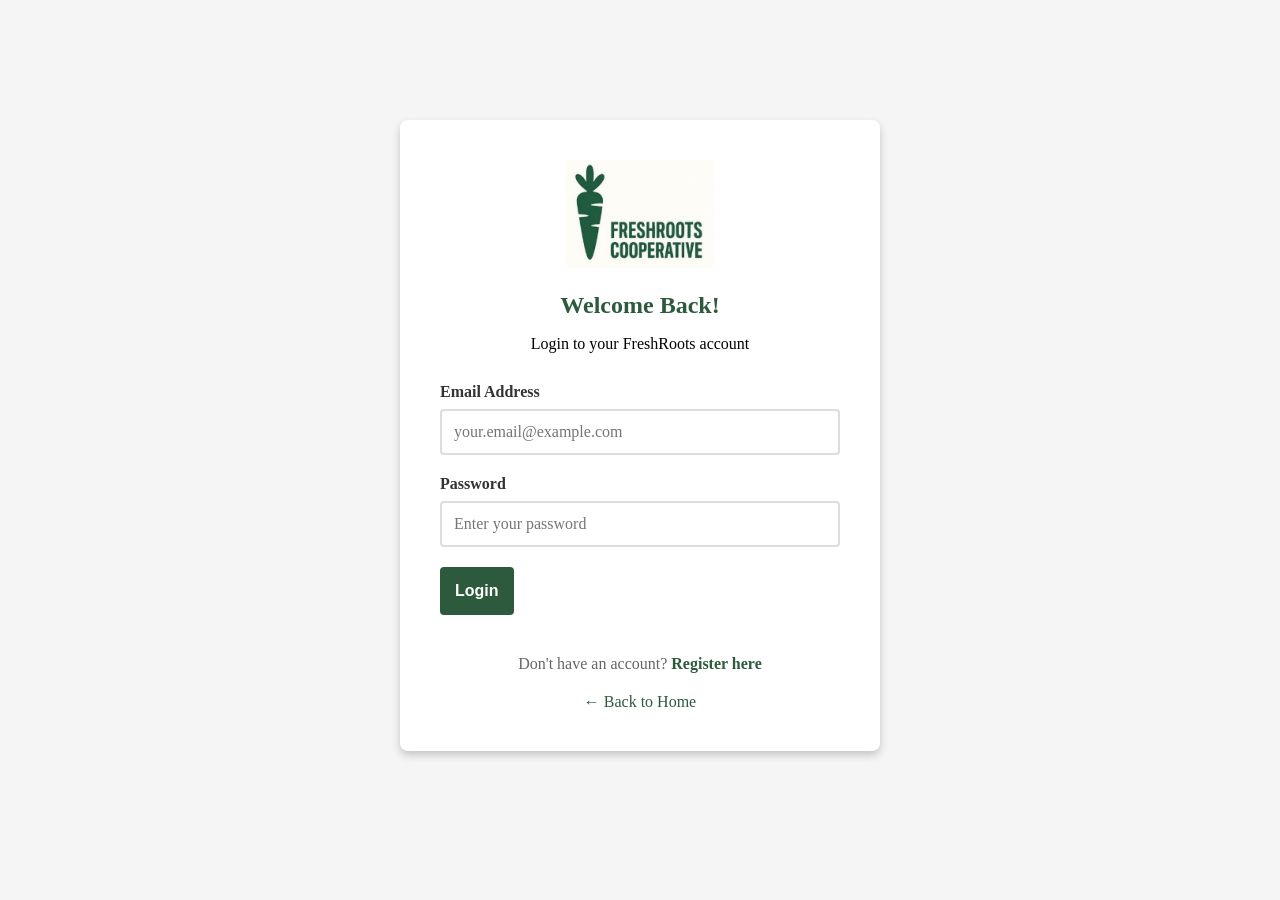
==== login.html @ 84db430a "Add files via upload" ====
<!DOCTYPE html>
<html lang="en">
<head>
    <meta charset="UTF-8">
    <meta name="viewport" content="width=device-width, initial-scale=1.0">
    <title>Login - FreshRoots Cooperative</title>
    <link rel="stylesheet" href="style.css">
    <style>
        .login-container {
            max-width: 400px;
            margin: 100px auto;
            background: white;
            padding: 40px;
            border-radius: 8px;
            box-shadow: 0 4px 8px rgba(0,0,0,0.2);
        }
        
        .login-header {
            text-align: center;
            margin-bottom: 30px;
        }
        
        .login-header img {
            width: 150px;
            margin-bottom: 20px;
        }
        
        .login-header h2 {
            color: #2d5a3d;
            margin: 0;
        }
        
        .login-form {
            display: flex;
            flex-direction: column;
            gap: 20px;
        }
        
        .form-group {
            display: flex;
            flex-direction: column;
            gap: 8px;
        }
        
        .form-group label {
            font-weight: bold;
            color: #333;
        }
        
        .form-group input {
            padding: 12px;
            border: 2px solid #ddd;
            border-radius: 4px;
            font-size: 16px;
            font-family: Verdana;
        }
        
        .form-group input:focus {
            outline: none;
            border-color: #2d5a3d;
        }
        
        .login-btn {
            background: #2d5a3d;
            color: white;
            padding: 15px;
            border: none;
            border-radius: 4px;
            font-size: 16px;
            cursor: pointer;
            font-weight: bold;
        }
        
        .login-btn:hover {
            background: #234a31;
        }
        
        .register-link {
            text-align: center;
            margin-top: 20px;
            color: #666;
        }
        
        .register-link a {
            color: #2d5a3d;
            text-decoration: none;
            font-weight: bold;
        }
        
        .register-link a:hover {
            text-decoration: underline;
        }
        
        .back-home {
            text-align: center;
            margin-top: 20px;
        }
        
        .back-home a {
            color: #2d5a3d;
            text-decoration: none;
        }
    </style>
</head>
<body>
    <div class="login-container">
        <div class="login-header">
            <img src="img/logo.png" alt="FreshRoots Logo">
            <h2>Welcome Back!</h2>
            <p>Login to your FreshRoots account</p>
        </div>
        
        <form class="login-form">
            <div class="form-group">
                <label for="email">Email Address</label>
                <input type="email" id="email" placeholder="your.email@example.com" required>
            </div>
            
            <div class="form-group">
                <label for="password">Password</label>
                <input type="password" id="password" placeholder="Enter your password" required>
            </div>
            
            <a href="index.html">
                <button type="button" class="login-btn">Login</button>
            </a>
            
            <div class="register-link">
                Don't have an account? <a href="register.html">Register here</a>
            </div>
        </form>
        
        <div class="back-home">
            <a href="FreshRoots_Cooperative.html">← Back to Home</a>
        </div>
    </div>
</body>
</html>
---- style.css ----
body {
    font-family:Verdana ;
    background-color: #f5f5f5;
    padding: 20px;
    margin: 0;
}
#logo {
    display: block;
    margin: 0 auto; 
}
#slogan{
    font-family: Comic Sans MS;
    text-align: center;
}
.container {
    max-width: 1200px;
    margin: 0 auto;
}
.controls {
    background: white;
    padding: 20px;
    border-radius: 8px;
    margin-bottom: 20px;
    box-shadow: 0 2px 4px rgba(0,0,0,0.1);
    text-align: center;
}
.controls button {
    padding: 10px 20px;
    margin-right: 10px;
    margin-bottom: 10px;
    background: #2d5a3d;
    color: white;
    border: none;
    border-radius: 4px;
    cursor: pointer;
    font-size: 14px;
}
.controls button:hover {
    background: #234a31;
}
.controls button.active {
    background: #4a8c5f;
}
.screen {
    background: white;
    border: 3px solid #333;
    border-radius: 8px;
    padding: 0;
    box-shadow: 0 4px 8px rgba(0,0,0,0.2);
    display: none;
}
.screen.active {
    display: block;
}
.header {
    background: #2d5a3d;
    color: white;
    padding: 20px;
    border-radius: 5px 5px 0 0;
    display: flex;
    justify-content: space-between;
    align-items: center;
}
.logo {
    font-size: 24px;
    font-weight: bold;
    display: flex;
    align-items: center;
}
.logo::before {
    content: "🥕";
    margin-right: 10px;
    font-size: 32px;
}
.nav {
    display: flex;
    gap: 20px;
}
.nav-item a {
    color: inherit;
    text-decoration: none;
    display: block;
    width: 100%;
    height: 100%;
}

.nav-item a:hover {
    color: white;
}
.content {
    padding: 30px;
    min-height: 500px;
}

.carousel-container {
    position: relative;
    width: 100%;
    height: 600px;
    overflow: hidden;
    border-radius: 8px;
    margin-bottom: 30px;
    border: 2px dashed #ccc;
}

.carousel {
    position: relative;
    width: 100%;
    height: 100%;
}

.carousel-slide {
    position: absolute;
    width: 100%;
    height: 100%;
    opacity: 0;
    transition: opacity 1s ease-in-out;
    display: flex;
    align-items: center;
    justify-content: center;
}

.carousel-slide.active {
    opacity: 1;
    z-index: 1;
}

.carousel-slide img {
    width: 100%;
    height: 100%;
    object-fit: cover;
}

.carousel-caption {
    position: absolute;
    bottom: 50px;
    left: 50%;
    transform: translateX(-50%);
    text-align: center;
    color: white;
    background: rgba(45, 90, 61, 0.8);
    padding: 30px 50px;
    border-radius: 8px;
    width: 80%;
    max-width: 800px;
}

.carousel-caption h1 {
    margin: 0 0 10px 0;
    font-size: 32px;
    text-shadow: 2px 2px 4px rgba(0,0,0,0.5);
}

.carousel-caption p {
    margin: 0;
    font-size: 18px;
    text-shadow: 1px 1px 2px rgba(0,0,0,0.5);
}

.search-bar {
    max-width: 600px;
    margin: 20px auto;
    display: flex;
    gap: 10px;
}
.search-bar input {
    flex: 1;
    padding: 12px;
    border: 2px solid #ddd;
    border-radius: 4px;
    font-size: 16px;
}
.search-bar button {
    padding: 12px 24px;
    background: #2d5a3d;
    color: white;
    border: none;
    border-radius: 4px;
    cursor: pointer;
}
.filter-section {
    display: flex;
    gap: 15px;
    margin: 20px 0;
    padding: 15px;
    background: #f9f9f9;
    border: 2px dashed #ddd;
    border-radius: 8px;
}
.filter-btn {
    padding: 8px 16px;
    background: white;
    border: 2px solid #2d5a3d;
    border-radius: 20px;
    cursor: pointer;
}
.product-grid {
    display: grid;
    grid-template-columns: repeat(auto-fill, minmax(250px, 1fr));
    gap: 20px;
    margin-top: 20px;
}
.product-card {
    border: 2px solid #ddd;
    border-radius: 8px;
    padding: 15px;
    background: white;
}
.product-image {
    width: 100%;
    height: 150px;
    background: #e8f5e9;
    border: 2px dashed #ccc;
    border-radius: 4px;
    display: flex;
    align-items: center;
    justify-content: center;
    font-size: 48px;
    margin-bottom: 10px;
}
.product-name {
    font-weight: bold;
    margin: 10px 0;
}
.product-price {
    color: #2d5a3d;
    font-size: 18px;
    font-weight: bold;
}
.farmer-info {
    font-size: 12px;
    color: #666;
    margin: 5px 0;
}
.map-container {
    width: 100%;
    height: 400px;
    background: #e3f2fd;
    border: 2px dashed #666;
    border-radius: 8px;
    display: flex;
    align-items: center;
    justify-content: center;
    font-size: 24px;
    color: #666;
    margin: 20px 0;
}
.farmer-profile {
    display: grid;
    grid-template-columns: 200px 1fr;
    gap: 30px;
    margin-top: 20px;
}
.farmer-avatar {
    width: 200px;
    height: 200px;
    background: #e8f5e9;
    border: 2px dashed #ccc;
    border-radius: 8px;
    display: flex;
    align-items: center;
    justify-content: center;
    font-size: 64px;
}
.farmer-details h2 {
    margin-top: 0;
    color: #2d5a3d;
}
.btn-primary {
    background: #2d5a3d;
    color: white;
    padding: 10px 20px;
    border: none;
    border-radius: 4px;
    cursor: pointer;
    margin-right: 10px;
}
.cart-item {
    display: flex;
    justify-content: space-between;
    padding: 15px;
    border: 2px solid #ddd;
    border-radius: 8px;
    margin-bottom: 10px;
    background: white;
}
.cart-summary {
    background: #f9f9f9;
    padding: 20px;
    border: 2px solid #2d5a3d;
    border-radius: 8px;
    margin-top: 20px;
}
.annotation {
    background: #fff9c4;
    border: 2px dashed #f57c00;
    padding: 10px;
    margin: 10px 0;
    border-radius: 4px;
    font-size: 12px;
}

.Language_button{
    width: 110px;
    height: 50px;
    border: #234a31 dashed 1px;
}

.Language_button:hover {
  background-color: #e8f5e9;
}
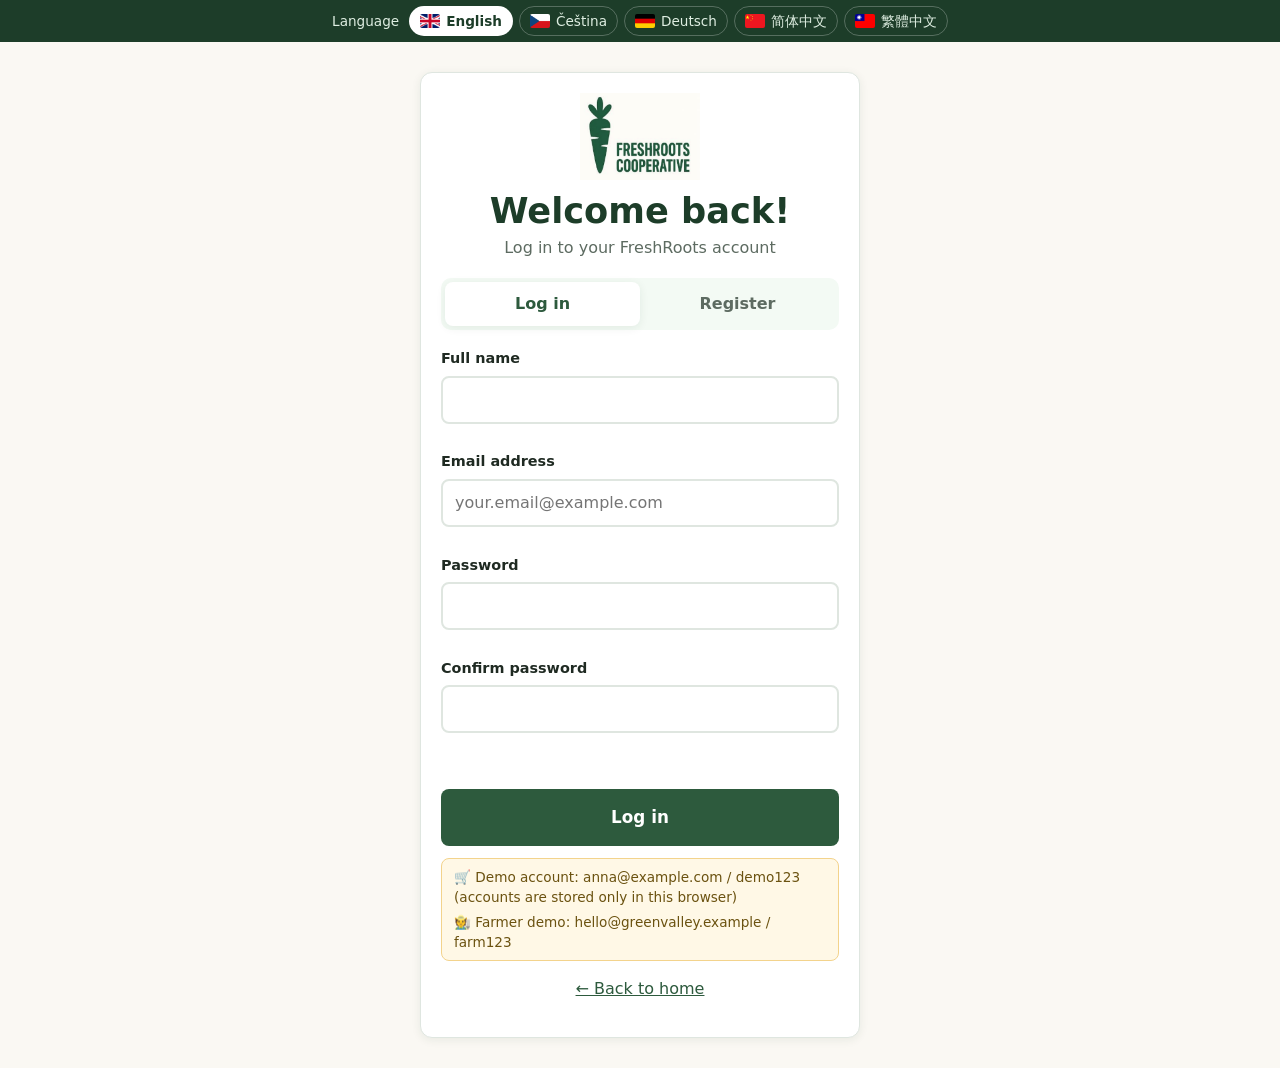
==== commit 804e618a: "Turn paper prototype into working two-sided marketplace (Exercises 3-4) - Shop: search, category/dis" ====
--- a/login.html
+++ b/login.html
@@ -1,138 +1,159 @@
-<!DOCTYPE html>
+<!doctype html>
 <html lang="en">
-<head>
-    <meta charset="UTF-8">
-    <meta name="viewport" content="width=device-width, initial-scale=1.0">
-    <title>Login - FreshRoots Cooperative</title>
-    <link rel="stylesheet" href="style.css">
-    <style>
-        .login-container {
-            max-width: 400px;
-            margin: 100px auto;
-            background: white;
-            padding: 40px;
-            border-radius: 8px;
-            box-shadow: 0 4px 8px rgba(0,0,0,0.2);
+  <head>
+    <meta charset="UTF-8" />
+    <meta name="viewport" content="width=device-width, initial-scale=1.0" />
+    <title>Log in — FreshRoots Cooperative</title>
+    <link rel="icon" href="img/logo.png" />
+    <link rel="stylesheet" href="style.css" />
+  </head>
+  <body class="auth-page">
+    <div class="lang-bar" id="lang-bar" role="group" aria-label="Language"></div>
+
+    <div class="auth-wrap">
+      <div class="auth-card card">
+        <img class="brand-logo" src="img/logo.png" alt="FreshRoots" />
+        <h1 id="auth-title"></h1>
+        <p class="sub" id="auth-sub"></p>
+
+        <div class="tabs" role="tablist">
+          <button type="button" role="tab" id="tab-login" data-mode="login" data-i18n="tab_login">Log in</button>
+          <button type="button" role="tab" id="tab-register" data-mode="register" data-i18n="tab_register">Register</button>
+        </div>
+
+        <form class="auth-form" id="auth-form" novalidate>
+          <label class="field" id="row-name" hidden>
+            <span class="field-label" data-i18n="f_name">Full name</span>
+            <input type="text" id="f-name" autocomplete="name" />
+            <small class="err" id="e-name"></small>
+          </label>
+          <label class="field">
+            <span class="field-label" data-i18n="f_email">Email address</span>
+            <input type="email" id="f-email" autocomplete="email" placeholder="your.email@example.com" />
+            <small class="err" id="e-email"></small>
+          </label>
+          <label class="field">
+            <span class="field-label" data-i18n="f_password">Password</span>
+            <input type="password" id="f-pw" autocomplete="current-password" />
+            <small class="err" id="e-pw"></small>
+          </label>
+          <label class="field" id="row-pw2" hidden>
+            <span class="field-label" data-i18n="f_password2">Confirm password</span>
+            <input type="password" id="f-pw2" autocomplete="new-password" />
+            <small class="err" id="e-pw2"></small>
+          </label>
+          <p class="err" id="e-form" role="alert"></p>
+          <button type="submit" class="btn btn-primary btn-block btn-lg" id="submit-btn"></button>
+          <div class="hint" id="demo-hint">
+            <div id="hint-customer"></div>
+            <div id="hint-farmer"></div>
+          </div>
+        </form>
+
+        <p class="auth-back"><a href="FreshRoots_Cooperative.html#/home" data-i18n="back_home_link">← Back to home</a></p>
+      </div>
+    </div>
+
+    <script src="i18n.js"></script>
+    <script src="data.js"></script>
+    <script>
+      "use strict";
+      ensureDemoData();
+      const DEMO = DEMO_CUSTOMER;
+      const DEMO_FARM = FARMS[0];
+      let users = FRStore.get("fr_users", []);
+
+      let mode = location.hash === "#register" ? "register" : "login";
+      const $ = (s) => document.querySelector(s);
+
+      function paint() {
+        const reg = mode === "register";
+        $("#auth-title").textContent = t(reg ? "register_title" : "login_title");
+        $("#auth-sub").textContent = t(reg ? "register_sub" : "login_sub");
+        $("#submit-btn").textContent = t(reg ? "btn_register" : "btn_login");
+        $("#row-name").hidden = !reg;
+        $("#row-pw2").hidden = !reg;
+        $("#f-pw").autocomplete = reg ? "new-password" : "current-password";
+        $("#hint-customer").textContent = "🛒 " + t("demo_hint", { email: DEMO.email, pw: DEMO.pw });
+        $("#hint-farmer").textContent = "🧑‍🌾 " + t("demo_hint_farmer", { email: DEMO_FARM.email, pw: FARMER_PW });
+        $("#demo-hint").hidden = reg;
+        ["#tab-login", "#tab-register"].forEach((sel) => {
+          const on = $(sel).dataset.mode === mode;
+          $(sel).classList.toggle("active", on);
+          $(sel).setAttribute("aria-selected", on);
+        });
+        document.title = t(reg ? "register_title" : "login_title") + " — FreshRoots";
+      }
+
+      function clearErrors() {
+        document.querySelectorAll(".err").forEach((e) => (e.textContent = ""));
+        document.querySelectorAll("input").forEach((i) => i.removeAttribute("aria-invalid"));
+      }
+      function fail(inputSel, errSel, key) {
+        $(errSel).textContent = t(key);
+        if (inputSel) $(inputSel).setAttribute("aria-invalid", "true");
+        return false;
+      }
+
+      document.querySelector(".tabs").addEventListener("click", (e) => {
+        const b = e.target.closest("button[data-mode]");
+        if (!b) return;
+        mode = b.dataset.mode;
+        clearErrors();
+        paint();
+      });
+
+      $("#auth-form").addEventListener("submit", (e) => {
+        e.preventDefault();
+        clearErrors();
+        const name = $("#f-name").value.trim();
+        const email = $("#f-email").value.trim().toLowerCase();
+        const pw = $("#f-pw").value;
+        let ok = true;
+
+        if (mode === "register" && !name) ok = fail("#f-name", "#e-name", "err_required");
+        if (!email) ok = fail("#f-email", "#e-email", "err_required");
+        else if (!/^[^\s@]+@[^\s@]+\.[^\s@]{2,}$/.test(email)) ok = fail("#f-email", "#e-email", "err_email");
+        if (!pw) ok = fail("#f-pw", "#e-pw", "err_required");
+        else if (mode === "register" && pw.length < 6) ok = fail("#f-pw", "#e-pw", "err_pw_short");
+        if (mode === "register" && pw && $("#f-pw2").value !== pw) ok = fail("#f-pw2", "#e-pw2", "err_pw_match");
+        if (!ok) {
+          const bad = document.querySelector('input[aria-invalid="true"]');
+          if (bad) bad.focus();
+          return;
         }
-        
-        .login-header {
-            text-align: center;
-            margin-bottom: 30px;
+
+        users = FRStore.get("fr_users", []);
+        let user;
+        const farmer = farmerAccount(email);
+        if (mode === "login") {
+          if (farmer && pw === FARMER_PW) {
+            FRStore.set("fr_user", farmer);
+            FRStore.set("fr_flash", "login_ok");
+            location.href = "FreshRoots_Cooperative.html#/farmer";
+            return;
+          }
+          user = users.find((u) => u.email === email && u.pw === pw);
+          if (!user) return fail(null, "#e-form", "err_login");
+        } else {
+          if (farmer || users.some((u) => u.email === email)) return fail("#f-email", "#e-email", "err_exists");
+          user = { name, email, pw, role: "customer", profile: {} }; // demo only: never store plain passwords in a real app
+          users.push(user);
+          FRStore.set("fr_users", users);
         }
-        
-        .login-header img {
-            width: 150px;
-            margin-bottom: 20px;
-        }
-        
-        .login-header h2 {
-            color: #2d5a3d;
-            margin: 0;
-        }
-        
-        .login-form {
-            display: flex;
-            flex-direction: column;
-            gap: 20px;
-        }
-        
-        .form-group {
-            display: flex;
-            flex-direction: column;
-            gap: 8px;
-        }
-        
-        .form-group label {
-            font-weight: bold;
-            color: #333;
-        }
-        
-        .form-group input {
-            padding: 12px;
-            border: 2px solid #ddd;
-            border-radius: 4px;
-            font-size: 16px;
-            font-family: Verdana;
-        }
-        
-        .form-group input:focus {
-            outline: none;
-            border-color: #2d5a3d;
-        }
-        
-        .login-btn {
-            background: #2d5a3d;
-            color: white;
-            padding: 15px;
-            border: none;
-            border-radius: 4px;
-            font-size: 16px;
-            cursor: pointer;
-            font-weight: bold;
-        }
-        
-        .login-btn:hover {
-            background: #234a31;
-        }
-        
-        .register-link {
-            text-align: center;
-            margin-top: 20px;
-            color: #666;
-        }
-        
-        .register-link a {
-            color: #2d5a3d;
-            text-decoration: none;
-            font-weight: bold;
-        }
-        
-        .register-link a:hover {
-            text-decoration: underline;
-        }
-        
-        .back-home {
-            text-align: center;
-            margin-top: 20px;
-        }
-        
-        .back-home a {
-            color: #2d5a3d;
-            text-decoration: none;
-        }
-    </style>
-</head>
-<body>
-    <div class="login-container">
-        <div class="login-header">
-            <img src="img/logo.png" alt="FreshRoots Logo">
-            <h2>Welcome Back!</h2>
-            <p>Login to your FreshRoots account</p>
-        </div>
-        
-        <form class="login-form">
-            <div class="form-group">
-                <label for="email">Email Address</label>
-                <input type="email" id="email" placeholder="your.email@example.com" required>
-            </div>
-            
-            <div class="form-group">
-                <label for="password">Password</label>
-                <input type="password" id="password" placeholder="Enter your password" required>
-            </div>
-            
-            <a href="index.html">
-                <button type="button" class="login-btn">Login</button>
-            </a>
-            
-            <div class="register-link">
-                Don't have an account? <a href="register.html">Register here</a>
-            </div>
-        </form>
-        
-        <div class="back-home">
-            <a href="FreshRoots_Cooperative.html">← Back to Home</a>
-        </div>
-    </div>
-</body>
-</html>+        FRStore.set("fr_user", { name: user.name, email: user.email, role: "customer" });
+        FRStore.set("fr_flash", "login_ok");
+        location.href = "FreshRoots_Cooperative.html#/home";
+      });
+
+      initLangPicker(document.getElementById("lang-bar"));
+      applyI18n();
+      paint();
+      document.addEventListener("langchange", () => {
+        paint();
+        // re-translate any visible error messages by re-validating is overkill; just clear them
+        clearErrors();
+      });
+    </script>
+  </body>
+</html>
--- a/style.css
+++ b/style.css
@@ -1,310 +1,1809 @@
+/* FreshRoots Cooperative — prototype styles */
+:root {
+  --green-900: #1d3d29;
+  --green-800: #2d5a3d;
+  --green-700: #357049;
+  --green-600: #4a8c5f;
+  --green-100: #e8f5e9;
+  --green-50: #f3faf4;
+  --cream: #faf8f3;
+  --ink: #1f2a22;
+  --muted: #5d6b61;
+  --line: #dfe6e0;
+  --danger: #c0392b;
+  --amber: #f0a020;
+  --radius: 12px;
+  --shadow: 0 2px 10px rgba(29, 61, 41, 0.08);
+  --shadow-lg: 0 10px 30px rgba(29, 61, 41, 0.18);
+  --font: "Segoe UI", system-ui, -apple-system, "Helvetica Neue", Arial, "PingFang SC", "Microsoft YaHei",
+    "Microsoft JhengHei", sans-serif;
+}
+
+* {
+  box-sizing: border-box;
+}
+html {
+  scroll-behavior: smooth;
+}
 body {
-    font-family:Verdana ;
-    background-color: #f5f5f5;
-    padding: 20px;
-    margin: 0;
-}
-#logo {
-    display: block;
-    margin: 0 auto; 
-}
-#slogan{
-    font-family: Comic Sans MS;
-    text-align: center;
-}
-.container {
-    max-width: 1200px;
-    margin: 0 auto;
-}
-.controls {
-    background: white;
-    padding: 20px;
-    border-radius: 8px;
-    margin-bottom: 20px;
-    box-shadow: 0 2px 4px rgba(0,0,0,0.1);
-    text-align: center;
-}
-.controls button {
-    padding: 10px 20px;
-    margin-right: 10px;
-    margin-bottom: 10px;
-    background: #2d5a3d;
-    color: white;
-    border: none;
-    border-radius: 4px;
-    cursor: pointer;
-    font-size: 14px;
-}
-.controls button:hover {
-    background: #234a31;
-}
-.controls button.active {
-    background: #4a8c5f;
-}
-.screen {
-    background: white;
-    border: 3px solid #333;
-    border-radius: 8px;
-    padding: 0;
-    box-shadow: 0 4px 8px rgba(0,0,0,0.2);
+  margin: 0;
+  font-family: var(--font);
+  font-size: 16px;
+  line-height: 1.5;
+  color: var(--ink);
+  background: var(--cream);
+}
+img {
+  max-width: 100%;
+  display: block;
+}
+a {
+  color: var(--green-800);
+}
+h1,
+h2,
+h3 {
+  line-height: 1.2;
+  color: var(--green-900);
+}
+h1 {
+  font-size: clamp(1.6rem, 3vw, 2.2rem);
+  margin: 0.4em 0 0.5em;
+}
+h2 {
+  font-size: 1.4rem;
+}
+.muted {
+  color: var(--muted);
+}
+.small {
+  font-size: 0.85rem;
+}
+.center {
+  text-align: center;
+}
+.lead {
+  font-size: 1.08rem;
+}
+:focus-visible {
+  outline: 3px solid var(--amber);
+  outline-offset: 2px;
+}
+.skip-link {
+  position: absolute;
+  left: -999px;
+  top: 0;
+  background: #fff;
+  padding: 8px 12px;
+  z-index: 100;
+}
+.skip-link:focus {
+  left: 8px;
+}
+
+/* ───── language bar ───── */
+.lang-bar {
+  display: flex;
+  flex-wrap: wrap;
+  justify-content: center;
+  align-items: center;
+  gap: 6px;
+  padding: 6px 16px;
+  background: var(--green-900);
+  color: #dfeee2;
+  font-size: 0.85rem;
+}
+.lang-label {
+  margin-right: 4px;
+}
+.lang-btn {
+  display: inline-flex;
+  align-items: center;
+  gap: 6px;
+  padding: 4px 10px;
+  border: 1px solid rgba(255, 255, 255, 0.25);
+  border-radius: 999px;
+  background: transparent;
+  color: inherit;
+  font: inherit;
+  cursor: pointer;
+}
+.lang-btn img {
+  width: 20px;
+  height: 14px;
+  object-fit: cover;
+  border-radius: 2px;
+}
+.lang-btn:hover {
+  background: rgba(255, 255, 255, 0.12);
+}
+.lang-btn.active {
+  background: #fff;
+  color: var(--green-900);
+  font-weight: 600;
+}
+
+/* ───── header ───── */
+.site-header {
+  position: sticky;
+  top: 0;
+  z-index: 20;
+  background: var(--green-800);
+  color: #fff;
+  box-shadow: 0 2px 8px rgba(0, 0, 0, 0.15);
+}
+.header-inner {
+  max-width: 1200px;
+  margin: 0 auto;
+  padding: 10px 16px;
+  display: flex;
+  align-items: center;
+  gap: 16px;
+  flex-wrap: wrap;
+}
+.brand {
+  display: flex;
+  align-items: center;
+  gap: 10px;
+  color: #fff;
+  text-decoration: none;
+}
+.brand img {
+  width: 54px;
+  background: #fff;
+  border-radius: 10px;
+  padding: 3px;
+}
+.brand-text {
+  display: flex;
+  flex-direction: column;
+}
+.brand-text strong {
+  font-size: 1.3rem;
+}
+.brand-text small {
+  font-size: 0.78rem;
+  opacity: 0.85;
+}
+.main-nav {
+  display: flex;
+  gap: 4px;
+  flex: 1;
+  justify-content: center;
+  flex-wrap: wrap;
+}
+.main-nav a,
+.cart-link {
+  white-space: nowrap;
+  color: #fff;
+  text-decoration: none;
+  padding: 8px 14px;
+  border-radius: 8px;
+  font-weight: 500;
+}
+.main-nav a:hover,
+.cart-link:hover {
+  background: rgba(255, 255, 255, 0.12);
+}
+.main-nav a.active,
+.cart-link.active {
+  background: #fff;
+  color: var(--green-800);
+}
+.header-actions {
+  display: flex;
+  align-items: center;
+  gap: 10px;
+}
+#account-slot {
+  display: flex;
+  align-items: center;
+  gap: 8px;
+}
+.hello {
+  font-size: 0.9rem;
+}
+.cart-link {
+  display: inline-flex;
+  align-items: center;
+  gap: 6px;
+  border: 1px solid rgba(255, 255, 255, 0.4);
+}
+.cart-badge {
+  min-width: 22px;
+  height: 22px;
+  padding: 0 6px;
+  border-radius: 11px;
+  background: var(--amber);
+  color: var(--green-900);
+  font-size: 0.8rem;
+  font-weight: 700;
+  display: inline-grid;
+  place-items: center;
+}
+.cart-badge.is-empty {
+  background: rgba(255, 255, 255, 0.3);
+  color: #fff;
+}
+.cart-link.active .cart-badge.is-empty {
+  background: var(--line);
+  color: var(--muted);
+}
+.cart-badge.bump {
+  animation: bump 0.4s ease;
+}
+@keyframes bump {
+  40% {
+    transform: scale(1.45);
+  }
+}
+
+/* ───── layout ───── */
+main:focus,
+main:focus-visible {
+  outline: none;
+}
+main {
+  max-width: 1200px;
+  margin: 0 auto;
+  padding: 0 16px 40px;
+  outline: none;
+}
+.page {
+  padding-top: 12px;
+}
+.section {
+  margin-top: 40px;
+}
+.section-head {
+  display: flex;
+  justify-content: space-between;
+  align-items: baseline;
+  gap: 12px;
+}
+.card {
+  background: #fff;
+  border: 1px solid var(--line);
+  border-radius: var(--radius);
+  box-shadow: var(--shadow);
+  padding: 20px;
+}
+
+/* ───── buttons ───── */
+.btn {
+  display: inline-flex;
+  align-items: center;
+  justify-content: center;
+  gap: 6px;
+  padding: 10px 18px;
+  border-radius: 8px;
+  border: 2px solid transparent;
+  font: inherit;
+  font-weight: 600;
+  cursor: pointer;
+  text-decoration: none;
+  transition: background 0.15s, transform 0.05s;
+}
+.btn:active {
+  transform: translateY(1px);
+}
+.btn-primary {
+  background: var(--green-800);
+  color: #fff;
+}
+.btn-primary:hover {
+  background: var(--green-900);
+}
+.btn-secondary {
+  background: var(--green-100);
+  color: var(--green-800);
+  border-color: var(--green-600);
+}
+.btn-outline {
+  background: #fff;
+  color: var(--green-800);
+  border-color: var(--green-800);
+}
+.btn-outline:hover {
+  background: var(--green-50);
+}
+.btn-ghost {
+  background: transparent;
+  color: var(--green-800);
+}
+.btn-ghost:hover {
+  background: var(--green-50);
+}
+.btn-light {
+  background: #fff;
+  color: var(--green-800);
+}
+.btn-block {
+  width: 100%;
+}
+.btn-lg {
+  padding: 14px 22px;
+  font-size: 1.05rem;
+}
+.btn-sm {
+  padding: 6px 12px;
+  font-size: 0.9rem;
+}
+.btn-row {
+  display: flex;
+  gap: 10px;
+  flex-wrap: wrap;
+}
+.btn-row.end {
+  justify-content: flex-end;
+}
+.btn-col {
+  display: grid;
+  gap: 10px;
+}
+.link-btn {
+  background: none;
+  border: none;
+  color: var(--green-800);
+  font: inherit;
+  font-weight: 600;
+  cursor: pointer;
+  padding: 4px 0;
+  margin-top: 12px;
+}
+.link-btn.light {
+  color: #fff;
+  text-decoration: underline;
+  margin: 0;
+}
+.icon-btn {
+  background: none;
+  border: none;
+  cursor: pointer;
+  font-size: 1.15rem;
+  padding: 6px;
+  border-radius: 6px;
+}
+.icon-btn:hover {
+  background: #fdecea;
+}
+
+/* ───── hero / carousel ───── */
+.hero {
+  margin-top: 20px;
+}
+.carousel {
+  position: relative;
+  height: clamp(260px, 42vw, 440px);
+  border-radius: 16px;
+  overflow: hidden;
+  box-shadow: var(--shadow-lg);
+  background: var(--green-900);
+}
+.carousel-slide {
+  position: absolute;
+  inset: 0;
+  opacity: 0;
+  transition: opacity 0.9s ease;
+}
+.carousel-slide.active {
+  opacity: 1;
+  z-index: 1;
+}
+.carousel-slide img {
+  width: 100%;
+  height: 100%;
+  object-fit: cover;
+}
+.carousel-caption {
+  position: absolute;
+  left: 50%;
+  bottom: 48px;
+  transform: translateX(-50%);
+  width: min(86%, 760px);
+  text-align: center;
+  color: #fff;
+  background: rgba(29, 61, 41, 0.78);
+  padding: 20px 28px;
+  border-radius: 12px;
+}
+.carousel-caption h1 {
+  color: #fff;
+  margin: 0 0 6px;
+  font-size: clamp(1.2rem, 3vw, 2rem);
+}
+.carousel-caption p {
+  margin: 0;
+  font-size: clamp(0.95rem, 1.8vw, 1.15rem);
+}
+.car-btn {
+  position: absolute;
+  top: 50%;
+  transform: translateY(-50%);
+  z-index: 2;
+  width: 44px;
+  height: 44px;
+  border-radius: 50%;
+  border: none;
+  background: rgba(255, 255, 255, 0.85);
+  color: var(--green-900);
+  font-size: 1.8rem;
+  line-height: 1;
+  cursor: pointer;
+}
+.car-prev {
+  left: 14px;
+}
+.car-next {
+  right: 14px;
+}
+.carousel-dots {
+  position: absolute;
+  bottom: 14px;
+  left: 50%;
+  transform: translateX(-50%);
+  z-index: 2;
+  display: flex;
+  gap: 8px;
+}
+.dot {
+  width: 12px;
+  height: 12px;
+  border-radius: 50%;
+  border: 2px solid #fff;
+  background: transparent;
+  cursor: pointer;
+  padding: 0;
+}
+.dot.active {
+  background: #fff;
+}
+
+.search-bar {
+  max-width: 640px;
+  margin: -28px auto 0;
+  position: relative;
+  z-index: 3;
+  display: flex;
+  gap: 8px;
+  background: #fff;
+  padding: 8px;
+  border-radius: 12px;
+  box-shadow: var(--shadow-lg);
+}
+.search-bar input {
+  flex: 1;
+  min-width: 0;
+  border: none;
+  font: inherit;
+  font-size: 1.05rem;
+  padding: 10px 12px;
+  outline: none;
+}
+
+/* ───── why ───── */
+.why-grid {
+  display: grid;
+  grid-template-columns: repeat(auto-fit, minmax(220px, 1fr));
+  gap: 16px;
+}
+.why-card {
+  background: #fff;
+  border-radius: var(--radius);
+  padding: 22px;
+  border: 1px solid var(--line);
+  text-align: center;
+}
+.why-card h3 {
+  margin: 8px 0 4px;
+}
+.why-card p {
+  margin: 0;
+  color: var(--muted);
+}
+.why-icon {
+  font-size: 2.2rem;
+}
+
+/* ───── product + farm cards ───── */
+.product-grid {
+  display: grid;
+  grid-template-columns: repeat(auto-fill, minmax(220px, 1fr));
+  gap: 18px;
+}
+.product-card {
+  background: #fff;
+  border: 1px solid var(--line);
+  border-radius: var(--radius);
+  overflow: hidden;
+  box-shadow: var(--shadow);
+  display: flex;
+  flex-direction: column;
+  transition: transform 0.15s, box-shadow 0.15s;
+}
+.product-card:hover {
+  transform: translateY(-2px);
+  box-shadow: var(--shadow-lg);
+}
+.product-image {
+  position: relative;
+  aspect-ratio: 4 / 3;
+  background: var(--green-100);
+}
+.product-image img {
+  width: 100%;
+  height: 100%;
+  object-fit: cover;
+}
+.badge {
+  position: absolute;
+  top: 10px;
+  left: 10px;
+  padding: 3px 10px;
+  border-radius: 999px;
+  font-size: 0.78rem;
+  font-weight: 700;
+}
+.badge-organic {
+  background: #fff;
+  color: var(--green-800);
+}
+.product-body {
+  padding: 14px;
+  display: flex;
+  flex-direction: column;
+  gap: 6px;
+  flex: 1;
+}
+.product-name {
+  margin: 0;
+  font-size: 1.05rem;
+}
+.farmer-info {
+  font-size: 0.86rem;
+  color: var(--muted);
+  margin: 0;
+  text-decoration: none;
+}
+a.farmer-info:hover {
+  color: var(--green-800);
+  text-decoration: underline;
+}
+.product-price {
+  font-size: 1.2rem;
+  font-weight: 700;
+  color: var(--green-800);
+  margin-top: auto;
+}
+.unit {
+  font-size: 0.85rem;
+  font-weight: 400;
+  color: var(--muted);
+}
+.stepper {
+  display: flex;
+  align-items: center;
+  justify-content: space-between;
+  border: 2px solid var(--green-800);
+  border-radius: 8px;
+  overflow: hidden;
+  background: var(--green-50);
+}
+.stepper button {
+  width: 42px;
+  height: 40px;
+  border: none;
+  background: var(--green-800);
+  color: #fff;
+  font-size: 1.3rem;
+  cursor: pointer;
+}
+.stepper button:hover {
+  background: var(--green-900);
+}
+.stepper-val {
+  flex: 1;
+  text-align: center;
+  font-weight: 700;
+  color: var(--green-800);
+  font-size: 0.92rem;
+}
+.stepper.compact {
+  width: 120px;
+}
+.stepper.compact button {
+  width: 34px;
+  height: 34px;
+}
+
+.farm-grid {
+  display: grid;
+  grid-template-columns: repeat(auto-fill, minmax(260px, 1fr));
+  gap: 18px;
+}
+.farm-card {
+  background: #fff;
+  border: 1px solid var(--line);
+  border-radius: var(--radius);
+  overflow: hidden;
+  box-shadow: var(--shadow);
+}
+.farm-card-img img {
+  width: 100%;
+  aspect-ratio: 16 / 9;
+  object-fit: cover;
+}
+.farm-card-body {
+  padding: 14px;
+  display: grid;
+  gap: 6px;
+  justify-items: start;
+}
+.farm-card-body h3 {
+  margin: 0;
+}
+.farm-card-body h3 a {
+  text-decoration: none;
+  color: var(--green-900);
+}
+
+/* ───── browse ───── */
+.browse-layout {
+  display: grid;
+  grid-template-columns: 270px 1fr;
+  gap: 24px;
+  align-items: start;
+}
+.filters {
+  position: sticky;
+  top: 100px;
+  display: grid;
+  gap: 16px;
+}
+.filters fieldset {
+  border: none;
+  padding: 0;
+  margin: 0;
+}
+.filters legend,
+.field-label {
+  font-weight: 700;
+  font-size: 0.9rem;
+  margin-bottom: 6px;
+  display: block;
+}
+.field {
+  display: block;
+}
+.field input,
+.field select,
+textarea {
+  width: 100%;
+  font: inherit;
+  padding: 10px 12px;
+  border: 2px solid var(--line);
+  border-radius: 8px;
+  background: #fff;
+}
+.field input:focus,
+.field select:focus,
+textarea:focus {
+  border-color: var(--green-600);
+  outline: none;
+}
+.field input[aria-invalid="true"] {
+  border-color: var(--danger);
+  background: #fff6f5;
+}
+.chips {
+  display: flex;
+  flex-wrap: wrap;
+  gap: 6px;
+  align-items: center;
+}
+.chip {
+  padding: 6px 12px;
+  border: 2px solid var(--green-800);
+  border-radius: 999px;
+  background: #fff;
+  color: var(--green-800);
+  font: inherit;
+  font-size: 0.88rem;
+  cursor: pointer;
+}
+.chip:hover {
+  background: var(--green-50);
+}
+.chip.active {
+  background: var(--green-800);
+  color: #fff;
+}
+.check {
+  display: flex;
+  gap: 8px;
+  align-items: center;
+  cursor: pointer;
+}
+.check input {
+  width: 18px;
+  height: 18px;
+  accent-color: var(--green-800);
+}
+.results-count {
+  margin: 0 0 10px;
+  color: var(--muted);
+  font-weight: 600;
+}
+.empty {
+  grid-column: 1 / -1;
+  text-align: center;
+  padding: 40px 16px;
+  background: #fff;
+  border: 2px dashed var(--line);
+  border-radius: var(--radius);
+}
+.big-empty {
+  padding: 60px 16px;
+}
+.big {
+  font-size: 3rem;
+  display: block;
+}
+
+/* ───── map ───── */
+.map-filters {
+  display: flex;
+  flex-wrap: wrap;
+  gap: 12px 28px;
+  margin-bottom: 14px;
+}
+.map-layout {
+  display: grid;
+  grid-template-columns: 1fr 280px;
+  gap: 18px;
+  align-items: start;
+}
+.map-box {
+  border-radius: var(--radius);
+  overflow: hidden;
+  border: 1px solid var(--line);
+  box-shadow: var(--shadow);
+}
+.farm-map {
+  width: 100%;
+  height: auto;
+  display: block;
+}
+.map-bg {
+  fill: #eaf2e3;
+}
+.map-park {
+  fill: #cfe5c3;
+}
+.map-river {
+  fill: none;
+  stroke: #9cc8e8;
+  stroke-width: 18;
+  stroke-linecap: round;
+}
+.map-road {
+  stroke: #fff;
+  stroke-width: 9;
+}
+.map-road.minor {
+  stroke-width: 5;
+}
+.ring {
+  fill: rgba(45, 90, 61, 0.05);
+  stroke: var(--green-700);
+  stroke-width: 2;
+  stroke-dasharray: 8 6;
+}
+.ring-label {
+  font: 600 13px var(--font);
+  fill: var(--green-800);
+}
+.you circle {
+  fill: #2f6fdb;
+  stroke: #fff;
+  stroke-width: 3;
+}
+.you .you-pulse {
+  fill: rgba(47, 111, 219, 0.2);
+  stroke: none;
+  animation: pulse 2s infinite;
+  transform-origin: 400px 240px;
+}
+@keyframes pulse {
+  50% {
+    transform: scale(1.6);
+    opacity: 0.3;
+  }
+}
+.you text {
+  font: 800 15px var(--font);
+  fill: #2f6fdb;
+  paint-order: stroke;
+  stroke: #fff;
+  stroke-width: 4px;
+}
+.pin {
+  cursor: pointer;
+  transition: opacity 0.2s;
+}
+.pin .pin-halo {
+  fill: transparent;
+}
+.pin:hover .pin-halo,
+.pin:focus .pin-halo,
+.pin.selected .pin-halo {
+  fill: rgba(240, 160, 32, 0.35);
+}
+.pin:focus {
+  outline: none;
+}
+.pin-emoji {
+  font-size: 13px;
+}
+.pin-label {
+  font: 700 12.5px var(--font);
+  fill: var(--green-900);
+  paint-order: stroke;
+  stroke: #fff;
+  stroke-width: 4px;
+}
+.pin.is-hidden {
+  opacity: 0.15;
+  pointer-events: none;
+}
+.map-card {
+  display: grid;
+  gap: 8px;
+}
+.map-card img {
+  border-radius: 8px;
+  aspect-ratio: 16 / 10;
+  object-fit: cover;
+  width: 100%;
+}
+.map-card h3 {
+  margin: 4px 0 0;
+}
+.map-card-empty {
+  text-align: center;
+  color: var(--muted);
+  padding: 24px 6px;
+}
+
+/* ───── farm profile ───── */
+.farm-hero {
+  position: relative;
+  height: 260px;
+  border-radius: 16px;
+  overflow: hidden;
+  margin: 10px 0 20px;
+}
+.farm-hero img {
+  width: 100%;
+  height: 100%;
+  object-fit: cover;
+}
+.farm-hero-overlay {
+  position: absolute;
+  inset: auto 0 0 0;
+  padding: 20px 24px;
+  background: linear-gradient(transparent, rgba(0, 0, 0, 0.7));
+  color: #fff;
+}
+.farm-hero-overlay h1 {
+  color: #fff;
+  margin: 0;
+}
+.farm-hero-overlay p {
+  margin: 4px 0 0;
+}
+.farm-layout {
+  display: grid;
+  grid-template-columns: 300px 1fr;
+  gap: 24px;
+  align-items: start;
+}
+.farm-layout h2:first-child {
+  margin-top: 0;
+}
+.avatar {
+  width: 110px;
+  height: 110px;
+  border-radius: 50%;
+  object-fit: cover;
+  margin: -70px auto 10px;
+  border: 4px solid #fff;
+  box-shadow: var(--shadow);
+}
+.facts {
+  display: grid;
+  grid-template-columns: auto 1fr;
+  gap: 8px 12px;
+  margin: 0 0 18px;
+  font-size: 0.92rem;
+}
+.facts dt {
+  color: var(--muted);
+}
+.facts dd {
+  margin: 0;
+  font-weight: 600;
+  overflow-wrap: anywhere;
+}
+
+/* ───── cart ───── */
+.cart-layout,
+.checkout-layout {
+  display: grid;
+  grid-template-columns: 1fr 340px;
+  gap: 24px;
+  align-items: start;
+}
+.cart-items {
+  display: grid;
+  gap: 16px;
+}
+.cart-group {
+  padding: 12px 16px;
+}
+.cart-group-head {
+  margin: 4px 0 8px;
+  font-size: 1rem;
+}
+.cart-group-head a {
+  text-decoration: none;
+}
+.cart-item {
+  display: grid;
+  grid-template-columns: 64px 1fr auto auto auto;
+  align-items: center;
+  gap: 14px;
+  padding: 10px 0;
+  border-top: 1px solid var(--line);
+}
+.cart-item img {
+  width: 64px;
+  height: 64px;
+  object-fit: cover;
+  border-radius: 8px;
+}
+.ci-info {
+  display: flex;
+  flex-direction: column;
+}
+.ci-total {
+  min-width: 80px;
+  text-align: right;
+}
+.cart-summary {
+  position: sticky;
+  top: 100px;
+  display: grid;
+  gap: 10px;
+}
+.cart-summary h2 {
+  margin: 0;
+}
+.cart-summary hr {
+  border: none;
+  border-top: 1px solid var(--line);
+  width: 100%;
+  margin: 2px 0;
+}
+.sum-row {
+  display: flex;
+  justify-content: space-between;
+}
+.sum-total {
+  font-size: 1.25rem;
+  color: var(--green-800);
+}
+.free-ship small {
+  color: var(--muted);
+}
+.bar {
+  height: 8px;
+  background: var(--green-100);
+  border-radius: 4px;
+  overflow: hidden;
+  margin-bottom: 4px;
+}
+.bar span {
+  display: block;
+  height: 100%;
+  background: var(--green-600);
+  transition: width 0.3s;
+}
+
+/* ───── checkout ───── */
+.co-main {
+  display: grid;
+  gap: 18px;
+}
+.co-main fieldset {
+  margin: 0;
+}
+.co-main legend {
+  font-weight: 700;
+  font-size: 1.1rem;
+  color: var(--green-900);
+  padding: 0 6px;
+}
+.form-grid {
+  display: grid;
+  grid-template-columns: 1fr 1fr;
+  gap: 12px 16px;
+}
+.form-grid .full {
+  grid-column: 1 / -1;
+}
+.err {
+  color: var(--danger);
+  font-size: 0.85rem;
+  min-height: 1em;
+  display: block;
+  margin: 2px 0 0;
+}
+.slot-grid {
+  display: grid;
+  grid-template-columns: repeat(3, 1fr);
+  gap: 12px;
+}
+.slot-day {
+  display: grid;
+  gap: 6px;
+}
+.slot-day strong {
+  font-size: 0.9rem;
+  text-transform: capitalize;
+}
+.slot input,
+.radio-card input {
+  position: absolute;
+  opacity: 0;
+}
+.slot span,
+.radio-card span {
+  display: block;
+  text-align: center;
+  padding: 8px;
+  border: 2px solid var(--line);
+  border-radius: 8px;
+  cursor: pointer;
+  background: #fff;
+}
+.slot input:checked + span,
+.radio-card input:checked + span {
+  border-color: var(--green-800);
+  background: var(--green-800);
+  color: #fff;
+  font-weight: 700;
+}
+.slot input:focus-visible + span,
+.radio-card input:focus-visible + span {
+  outline: 3px solid var(--amber);
+}
+.pay-row {
+  display: grid;
+  grid-template-columns: repeat(3, 1fr);
+  gap: 10px;
+}
+.mini-lines {
+  list-style: none;
+  padding: 0;
+  margin: 0;
+  display: grid;
+  gap: 4px;
+  font-size: 0.92rem;
+}
+.mini-lines li {
+  display: flex;
+  justify-content: space-between;
+  gap: 10px;
+}
+.order-ok {
+  max-width: 620px;
+  margin: 30px auto;
+  text-align: center;
+  display: grid;
+  gap: 10px;
+  justify-items: center;
+}
+.order-ok .mini-lines {
+  width: 100%;
+  text-align: left;
+  border-top: 1px solid var(--line);
+  padding-top: 10px;
+}
+
+/* ───── toast + modal ───── */
+.toast-wrap {
+  position: fixed;
+  bottom: 20px;
+  left: 50%;
+  transform: translateX(-50%);
+  z-index: 60;
+  display: grid;
+  gap: 8px;
+  width: min(92vw, 420px);
+}
+.toast {
+  background: var(--green-900);
+  color: #fff;
+  padding: 12px 16px;
+  border-radius: 10px;
+  box-shadow: var(--shadow-lg);
+  animation: toastIn 0.25s ease;
+  transition: opacity 0.4s, transform 0.4s;
+}
+.toast::before {
+  content: "✓ ";
+  font-weight: 700;
+  color: #9be3a9;
+}
+.toast-info::before {
+  content: "ℹ ";
+  color: #ffd27a;
+}
+.toast.out {
+  opacity: 0;
+  transform: translateY(10px);
+}
+@keyframes toastIn {
+  from {
+    opacity: 0;
+    transform: translateY(10px);
+  }
+}
+.modal-backdrop {
+  position: fixed;
+  inset: 0;
+  z-index: 50;
+  background: rgba(15, 30, 20, 0.5);
+  display: grid;
+  place-items: center;
+  padding: 16px;
+}
+.modal-backdrop[hidden] {
+  display: none;
+}
+.modal {
+  background: #fff;
+  border-radius: 14px;
+  padding: 24px;
+  width: min(520px, 100%);
+  box-shadow: var(--shadow-lg);
+  display: grid;
+  gap: 10px;
+}
+.modal h2 {
+  margin: 0;
+}
+
+/* ───── footer ───── */
+.site-footer {
+  text-align: center;
+  color: var(--muted);
+  font-size: 0.88rem;
+  padding: 24px 16px 40px;
+  border-top: 1px solid var(--line);
+}
+.site-footer p {
+  margin: 4px 0;
+}
+
+/* ───── login page ───── */
+.auth-page {
+  min-height: 100vh;
+  display: flex;
+  flex-direction: column;
+}
+.auth-wrap {
+  flex: 1;
+  display: grid;
+  place-items: center;
+  padding: 30px 16px;
+}
+.auth-card {
+  width: min(440px, 100%);
+}
+.auth-card .brand-logo {
+  width: 120px;
+  margin: 0 auto 10px;
+}
+.auth-card h1 {
+  text-align: center;
+  margin: 0;
+}
+.auth-card .sub {
+  text-align: center;
+  color: var(--muted);
+  margin: 4px 0 18px;
+}
+.tabs {
+  display: grid;
+  grid-template-columns: 1fr 1fr;
+  background: var(--green-50);
+  border-radius: 10px;
+  padding: 4px;
+  margin-bottom: 18px;
+}
+.tabs button {
+  border: none;
+  background: transparent;
+  padding: 10px;
+  border-radius: 8px;
+  font: inherit;
+  font-weight: 600;
+  color: var(--muted);
+  cursor: pointer;
+}
+.tabs button.active {
+  background: #fff;
+  color: var(--green-800);
+  box-shadow: var(--shadow);
+}
+.auth-form {
+  display: grid;
+  gap: 12px;
+}
+.hint {
+  background: #fff8e6;
+  border: 1px solid #f3d38c;
+  border-radius: 8px;
+  padding: 8px 12px;
+  font-size: 0.85rem;
+  color: #6b5210;
+}
+.auth-back {
+  text-align: center;
+  margin-top: 16px;
+}
+
+/* ───── responsive ───── */
+@media (max-width: 900px) {
+  .browse-layout,
+  .map-layout,
+  .farm-layout,
+  .cart-layout,
+  .checkout-layout {
+    grid-template-columns: 1fr;
+  }
+  .filters,
+  .cart-summary {
+    position: static;
+  }
+  .avatar {
+    margin-top: 0;
+  }
+}
+@media (max-width: 640px) {
+  .header-inner {
+    justify-content: space-between;
+  }
+  .main-nav {
+    order: 3;
+    flex-basis: 100%;
+    justify-content: flex-start;
+    overflow-x: auto;
+    flex-wrap: nowrap;
+  }
+  .main-nav a {
+    white-space: nowrap;
+  }
+  .brand-text small {
     display: none;
-}
-.screen.active {
-    display: block;
-}
-.header {
-    background: #2d5a3d;
-    color: white;
-    padding: 20px;
-    border-radius: 5px 5px 0 0;
-    display: flex;
-    justify-content: space-between;
-    align-items: center;
-}
-.logo {
-    font-size: 24px;
-    font-weight: bold;
-    display: flex;
-    align-items: center;
-}
-.logo::before {
-    content: "🥕";
-    margin-right: 10px;
-    font-size: 32px;
-}
-.nav {
-    display: flex;
-    gap: 20px;
-}
-.nav-item a {
-    color: inherit;
-    text-decoration: none;
-    display: block;
-    width: 100%;
-    height: 100%;
-}
-
-.nav-item a:hover {
-    color: white;
-}
-.content {
-    padding: 30px;
-    min-height: 500px;
-}
-
-.carousel-container {
-    position: relative;
-    width: 100%;
-    height: 600px;
-    overflow: hidden;
-    border-radius: 8px;
-    margin-bottom: 30px;
-    border: 2px dashed #ccc;
-}
-
-.carousel {
-    position: relative;
-    width: 100%;
-    height: 100%;
-}
-
-.carousel-slide {
-    position: absolute;
-    width: 100%;
-    height: 100%;
-    opacity: 0;
-    transition: opacity 1s ease-in-out;
-    display: flex;
-    align-items: center;
-    justify-content: center;
-}
-
-.carousel-slide.active {
-    opacity: 1;
-    z-index: 1;
-}
-
-.carousel-slide img {
-    width: 100%;
-    height: 100%;
-    object-fit: cover;
-}
-
-.carousel-caption {
-    position: absolute;
-    bottom: 50px;
-    left: 50%;
-    transform: translateX(-50%);
-    text-align: center;
-    color: white;
-    background: rgba(45, 90, 61, 0.8);
-    padding: 30px 50px;
-    border-radius: 8px;
-    width: 80%;
-    max-width: 800px;
-}
-
-.carousel-caption h1 {
-    margin: 0 0 10px 0;
-    font-size: 32px;
-    text-shadow: 2px 2px 4px rgba(0,0,0,0.5);
-}
-
-.carousel-caption p {
-    margin: 0;
-    font-size: 18px;
-    text-shadow: 1px 1px 2px rgba(0,0,0,0.5);
-}
-
-.search-bar {
-    max-width: 600px;
-    margin: 20px auto;
-    display: flex;
-    gap: 10px;
-}
-.search-bar input {
-    flex: 1;
-    padding: 12px;
-    border: 2px solid #ddd;
-    border-radius: 4px;
-    font-size: 16px;
-}
-.search-bar button {
-    padding: 12px 24px;
-    background: #2d5a3d;
-    color: white;
-    border: none;
-    border-radius: 4px;
-    cursor: pointer;
-}
-.filter-section {
-    display: flex;
-    gap: 15px;
-    margin: 20px 0;
-    padding: 15px;
-    background: #f9f9f9;
-    border: 2px dashed #ddd;
-    border-radius: 8px;
-}
-.filter-btn {
-    padding: 8px 16px;
-    background: white;
-    border: 2px solid #2d5a3d;
-    border-radius: 20px;
-    cursor: pointer;
-}
-.product-grid {
-    display: grid;
-    grid-template-columns: repeat(auto-fill, minmax(250px, 1fr));
-    gap: 20px;
-    margin-top: 20px;
-}
-.product-card {
-    border: 2px solid #ddd;
-    border-radius: 8px;
-    padding: 15px;
-    background: white;
-}
-.product-image {
-    width: 100%;
-    height: 150px;
-    background: #e8f5e9;
-    border: 2px dashed #ccc;
-    border-radius: 4px;
-    display: flex;
-    align-items: center;
-    justify-content: center;
-    font-size: 48px;
-    margin-bottom: 10px;
-}
-.product-name {
-    font-weight: bold;
-    margin: 10px 0;
-}
-.product-price {
-    color: #2d5a3d;
-    font-size: 18px;
-    font-weight: bold;
-}
-.farmer-info {
-    font-size: 12px;
-    color: #666;
-    margin: 5px 0;
-}
-.map-container {
-    width: 100%;
-    height: 400px;
-    background: #e3f2fd;
-    border: 2px dashed #666;
-    border-radius: 8px;
-    display: flex;
-    align-items: center;
-    justify-content: center;
-    font-size: 24px;
-    color: #666;
-    margin: 20px 0;
-}
-.farmer-profile {
-    display: grid;
-    grid-template-columns: 200px 1fr;
-    gap: 30px;
-    margin-top: 20px;
-}
-.farmer-avatar {
-    width: 200px;
-    height: 200px;
-    background: #e8f5e9;
-    border: 2px dashed #ccc;
-    border-radius: 8px;
-    display: flex;
-    align-items: center;
-    justify-content: center;
-    font-size: 64px;
-}
-.farmer-details h2 {
-    margin-top: 0;
-    color: #2d5a3d;
-}
-.btn-primary {
-    background: #2d5a3d;
-    color: white;
-    padding: 10px 20px;
-    border: none;
-    border-radius: 4px;
-    cursor: pointer;
-    margin-right: 10px;
-}
-.cart-item {
-    display: flex;
-    justify-content: space-between;
-    padding: 15px;
-    border: 2px solid #ddd;
-    border-radius: 8px;
-    margin-bottom: 10px;
-    background: white;
-}
-.cart-summary {
-    background: #f9f9f9;
-    padding: 20px;
-    border: 2px solid #2d5a3d;
-    border-radius: 8px;
-    margin-top: 20px;
-}
-.annotation {
-    background: #fff9c4;
-    border: 2px dashed #f57c00;
-    padding: 10px;
-    margin: 10px 0;
-    border-radius: 4px;
-    font-size: 12px;
-}
-
-.Language_button{
-    width: 110px;
-    height: 50px;
-    border: #234a31 dashed 1px;
-}
-
-.Language_button:hover {
-  background-color: #e8f5e9;
-}
+  }
+  .lang-btn span {
+    display: none;
+  }
+  .lang-btn {
+    padding: 6px 8px;
+  }
+  .lang-btn.active span {
+    display: inline;
+  }
+  .form-grid,
+  .slot-grid,
+  .pay-row {
+    grid-template-columns: 1fr;
+  }
+  .cart-item {
+    grid-template-columns: 56px 1fr auto;
+  }
+  .cart-item .stepper {
+    grid-column: 2;
+  }
+  .carousel-caption {
+    bottom: 36px;
+    padding: 12px 16px;
+  }
+  .car-btn {
+    display: none;
+  }
+}
+
+/* ───── v2: stock, account, farmer portal ───── */
+.badge-stock {
+  left: auto;
+  right: 10px;
+  background: #fff3d6;
+  color: #7a5600;
+}
+.badge-stock.out {
+  background: #5d6b61;
+  color: #fff;
+}
+.product-card.is-sold-out .product-image img {
+  filter: grayscale(0.85);
+  opacity: 0.7;
+}
+.btn-disabled,
+.btn:disabled {
+  background: var(--line);
+  color: var(--muted);
+  cursor: not-allowed;
+}
+.stepper button:disabled {
+  background: #9aa69d;
+  cursor: not-allowed;
+}
+.acct-link {
+  color: #fff;
+  text-decoration: none;
+  font-size: 0.92rem;
+  padding: 6px 10px;
+  border-radius: 8px;
+  white-space: nowrap;
+}
+.acct-link:hover {
+  background: rgba(255, 255, 255, 0.12);
+}
+.acct-link.active {
+  background: #fff;
+  color: var(--green-800);
+}
+.txt-danger {
+  color: var(--danger);
+  font-weight: 700;
+}
+.txt-warn {
+  color: #a86b00;
+  font-weight: 700;
+}
+.txt-ok {
+  color: var(--green-600);
+  font-weight: 700;
+}
+.kicker {
+  margin: 0;
+  font-size: 0.8rem;
+  font-weight: 800;
+  letter-spacing: 0.1em;
+  text-transform: uppercase;
+  color: var(--green-600);
+}
+
+.portal-head {
+  display: flex;
+  align-items: center;
+  gap: 18px;
+  margin: 16px 0 18px;
+  flex-wrap: wrap;
+}
+.portal-head h1 {
+  margin: 2px 0;
+}
+.portal-head p {
+  margin: 0;
+}
+.portal-avatar {
+  font-size: 2.6rem;
+  width: 72px;
+  height: 72px;
+  display: grid;
+  place-items: center;
+  background: var(--green-100);
+  border-radius: 50%;
+}
+.portal-img {
+  width: 88px;
+  height: 88px;
+  border-radius: 16px;
+  object-fit: cover;
+  box-shadow: var(--shadow);
+}
+.portal-reset {
+  margin-left: auto;
+}
+
+.tab-bar {
+  display: flex;
+  gap: 4px;
+  border-bottom: 2px solid var(--line);
+  margin-bottom: 18px;
+  overflow-x: auto;
+  overflow-y: hidden;
+  scrollbar-width: thin;
+}
+.tab-bar a {
+  padding: 10px 16px;
+  text-decoration: none;
+  color: var(--muted);
+  font-weight: 600;
+  border-bottom: 3px solid transparent;
+  white-space: nowrap;
+}
+.tab-bar a:hover {
+  color: var(--green-800);
+}
+.tab-bar a.active {
+  color: var(--green-800);
+  border-bottom-color: var(--green-800);
+}
+.count {
+  display: inline-block;
+  min-width: 20px;
+  padding: 0 6px;
+  border-radius: 10px;
+  background: var(--amber);
+  color: var(--green-900);
+  font-size: 0.78rem;
+  text-align: center;
+}
+.tab-body {
+  display: grid;
+  gap: 16px;
+}
+
+.status {
+  display: inline-block;
+  padding: 3px 10px;
+  border-radius: 999px;
+  font-size: 0.8rem;
+  font-weight: 700;
+  white-space: nowrap;
+}
+.status-new {
+  background: #e3edfb;
+  color: #2a5ea8;
+}
+.status-preparing {
+  background: #fff3d6;
+  color: #7a5600;
+}
+.status-shipping {
+  background: #efe4fb;
+  color: #6b3fa0;
+}
+.status-delivered {
+  background: var(--green-100);
+  color: var(--green-800);
+}
+
+.tracker {
+  list-style: none;
+  padding: 0;
+  margin: 12px 0;
+  display: grid;
+  grid-template-columns: repeat(4, 1fr);
+  font-size: 0.8rem;
+  color: var(--muted);
+  width: 100%;
+}
+.tracker li {
+  position: relative;
+  text-align: center;
+  padding-top: 22px;
+}
+.tracker li::before {
+  content: "";
+  position: absolute;
+  top: 7px;
+  left: -50%;
+  right: 50%;
+  height: 3px;
+  background: var(--line);
+}
+.tracker li:first-child::before {
+  display: none;
+}
+.tracker li span {
+  position: absolute;
+  top: 0;
+  left: 50%;
+  transform: translateX(-50%);
+  width: 17px;
+  height: 17px;
+  border-radius: 50%;
+  background: #fff;
+  border: 3px solid var(--line);
+  z-index: 1;
+}
+.tracker li.done::before,
+.tracker li.current::before {
+  background: var(--green-600);
+}
+.tracker li.done span {
+  background: var(--green-600);
+  border-color: var(--green-600);
+}
+.tracker li.current span {
+  border-color: var(--green-800);
+  background: var(--amber);
+}
+.tracker li.current {
+  color: var(--green-900);
+  font-weight: 700;
+}
+
+.order-card,
+.msg-card {
+  display: grid;
+  gap: 6px;
+}
+.oc-head {
+  display: flex;
+  justify-content: space-between;
+  align-items: center;
+  gap: 10px;
+  flex-wrap: wrap;
+}
+.oc-slot {
+  margin: 0;
+}
+.oc-farms {
+  display: grid;
+  grid-template-columns: repeat(auto-fit, minmax(240px, 1fr));
+  gap: 12px;
+}
+.oc-farm {
+  background: var(--green-50);
+  border-radius: 10px;
+  padding: 10px 12px;
+}
+.oc-farm-head {
+  display: flex;
+  justify-content: space-between;
+  align-items: center;
+  gap: 8px;
+  margin-bottom: 6px;
+}
+.oc-farm-head a {
+  font-weight: 700;
+  text-decoration: none;
+}
+.oc-cols {
+  display: grid;
+  grid-template-columns: 1fr 1fr;
+  gap: 18px;
+}
+.oc-cols p {
+  margin: 0 0 4px;
+}
+.oc-foot {
+  display: flex;
+  justify-content: space-between;
+  align-items: center;
+  gap: 10px;
+  flex-wrap: wrap;
+  border-top: 1px solid var(--line);
+  padding-top: 10px;
+  margin-top: 4px;
+}
+.msg-text {
+  margin: 0;
+  font-size: 1.02rem;
+}
+.reply {
+  background: var(--green-50);
+  border-left: 4px solid var(--green-600);
+  border-radius: 8px;
+  padding: 8px 12px;
+}
+.reply p {
+  margin: 4px 0 0;
+}
+.reply-box {
+  display: flex;
+  gap: 8px;
+  align-items: flex-end;
+}
+.reply-box textarea {
+  flex: 1;
+}
+
+.stat-grid {
+  display: grid;
+  grid-template-columns: repeat(auto-fit, minmax(170px, 1fr));
+  gap: 14px;
+}
+.stat-card {
+  background: #fff;
+  border: 1px solid var(--line);
+  border-radius: var(--radius);
+  box-shadow: var(--shadow);
+  padding: 16px;
+  text-decoration: none;
+  color: var(--ink);
+  display: grid;
+  gap: 2px;
+  transition: transform 0.15s;
+}
+.stat-card:hover {
+  transform: translateY(-2px);
+}
+.stat-card b {
+  font-size: 1.7rem;
+  color: var(--green-800);
+}
+.stat-card span:last-child {
+  color: var(--muted);
+  font-size: 0.88rem;
+}
+.stat-icon {
+  font-size: 1.4rem;
+}
+.grid-2 {
+  display: grid;
+  grid-template-columns: 1fr 1fr;
+  gap: 16px;
+}
+.grid-2 h3 {
+  margin-top: 0;
+}
+.grid-2 .btn {
+  margin-top: 10px;
+}
+
+.table-wrap {
+  padding: 0;
+  overflow-x: auto;
+}
+.data-table {
+  width: 100%;
+  border-collapse: collapse;
+}
+.data-table th,
+.data-table td {
+  padding: 10px 12px;
+  text-align: left;
+  border-bottom: 1px solid var(--line);
+  vertical-align: middle;
+}
+.data-table th {
+  background: var(--green-50);
+  font-size: 0.82rem;
+  text-transform: uppercase;
+  letter-spacing: 0.05em;
+  color: var(--green-800);
+}
+.data-table tr.row-off td {
+  opacity: 0.55;
+}
+.data-table tr.row-off td:nth-child(4) {
+  opacity: 1;
+}
+.tp {
+  display: flex;
+  gap: 10px;
+  align-items: center;
+  min-width: 220px;
+}
+.tp img {
+  width: 48px;
+  height: 48px;
+  border-radius: 8px;
+  object-fit: cover;
+}
+.tp div {
+  display: flex;
+  flex-direction: column;
+}
+.mini-input {
+  width: 90px;
+  font: inherit;
+  padding: 6px 8px;
+  border: 2px solid var(--line);
+  border-radius: 6px;
+}
+.mini-input:focus {
+  border-color: var(--green-600);
+  outline: none;
+}
+.mini-input[aria-invalid="true"] {
+  border-color: var(--danger);
+}
+.switch {
+  position: relative;
+  display: inline-block;
+  width: 46px;
+  height: 26px;
+  cursor: pointer;
+}
+.switch input {
+  position: absolute;
+  opacity: 0;
+  width: 100%;
+  height: 100%;
+  margin: 0;
+  cursor: pointer;
+}
+.switch span {
+  position: absolute;
+  inset: 0;
+  background: #c5cec8;
+  border-radius: 13px;
+  transition: background 0.2s;
+  pointer-events: none;
+}
+.switch span::after {
+  content: "";
+  position: absolute;
+  top: 3px;
+  left: 3px;
+  width: 20px;
+  height: 20px;
+  border-radius: 50%;
+  background: #fff;
+  transition: transform 0.2s;
+}
+.switch input:checked + span {
+  background: var(--green-600);
+}
+.switch input:checked + span::after {
+  transform: translateX(20px);
+}
+.switch input:focus-visible + span {
+  outline: 3px solid var(--amber);
+}
+.add-form,
+.profile-form {
+  display: grid;
+  gap: 14px;
+}
+.add-form h3,
+.profile-form h3 {
+  margin: 0;
+}
+.form-grid.three {
+  grid-template-columns: repeat(3, 1fr);
+}
+.img-preview img {
+  width: 100%;
+  height: 74px;
+  object-fit: cover;
+  border-radius: 8px;
+}
+.add-form .btn,
+.profile-form .btn {
+  justify-self: start;
+}
+.hint div + div {
+  margin-top: 4px;
+}
+
+@media (max-width: 900px) {
+  .form-grid.three,
+  .grid-2,
+  .oc-cols {
+    grid-template-columns: 1fr;
+  }
+}
+@media (max-width: 640px) {
+  .portal-reset {
+    margin-left: 0;
+  }
+  .reply-box {
+    flex-direction: column;
+    align-items: stretch;
+  }
+  .tracker {
+    font-size: 0.7rem;
+  }
+}
